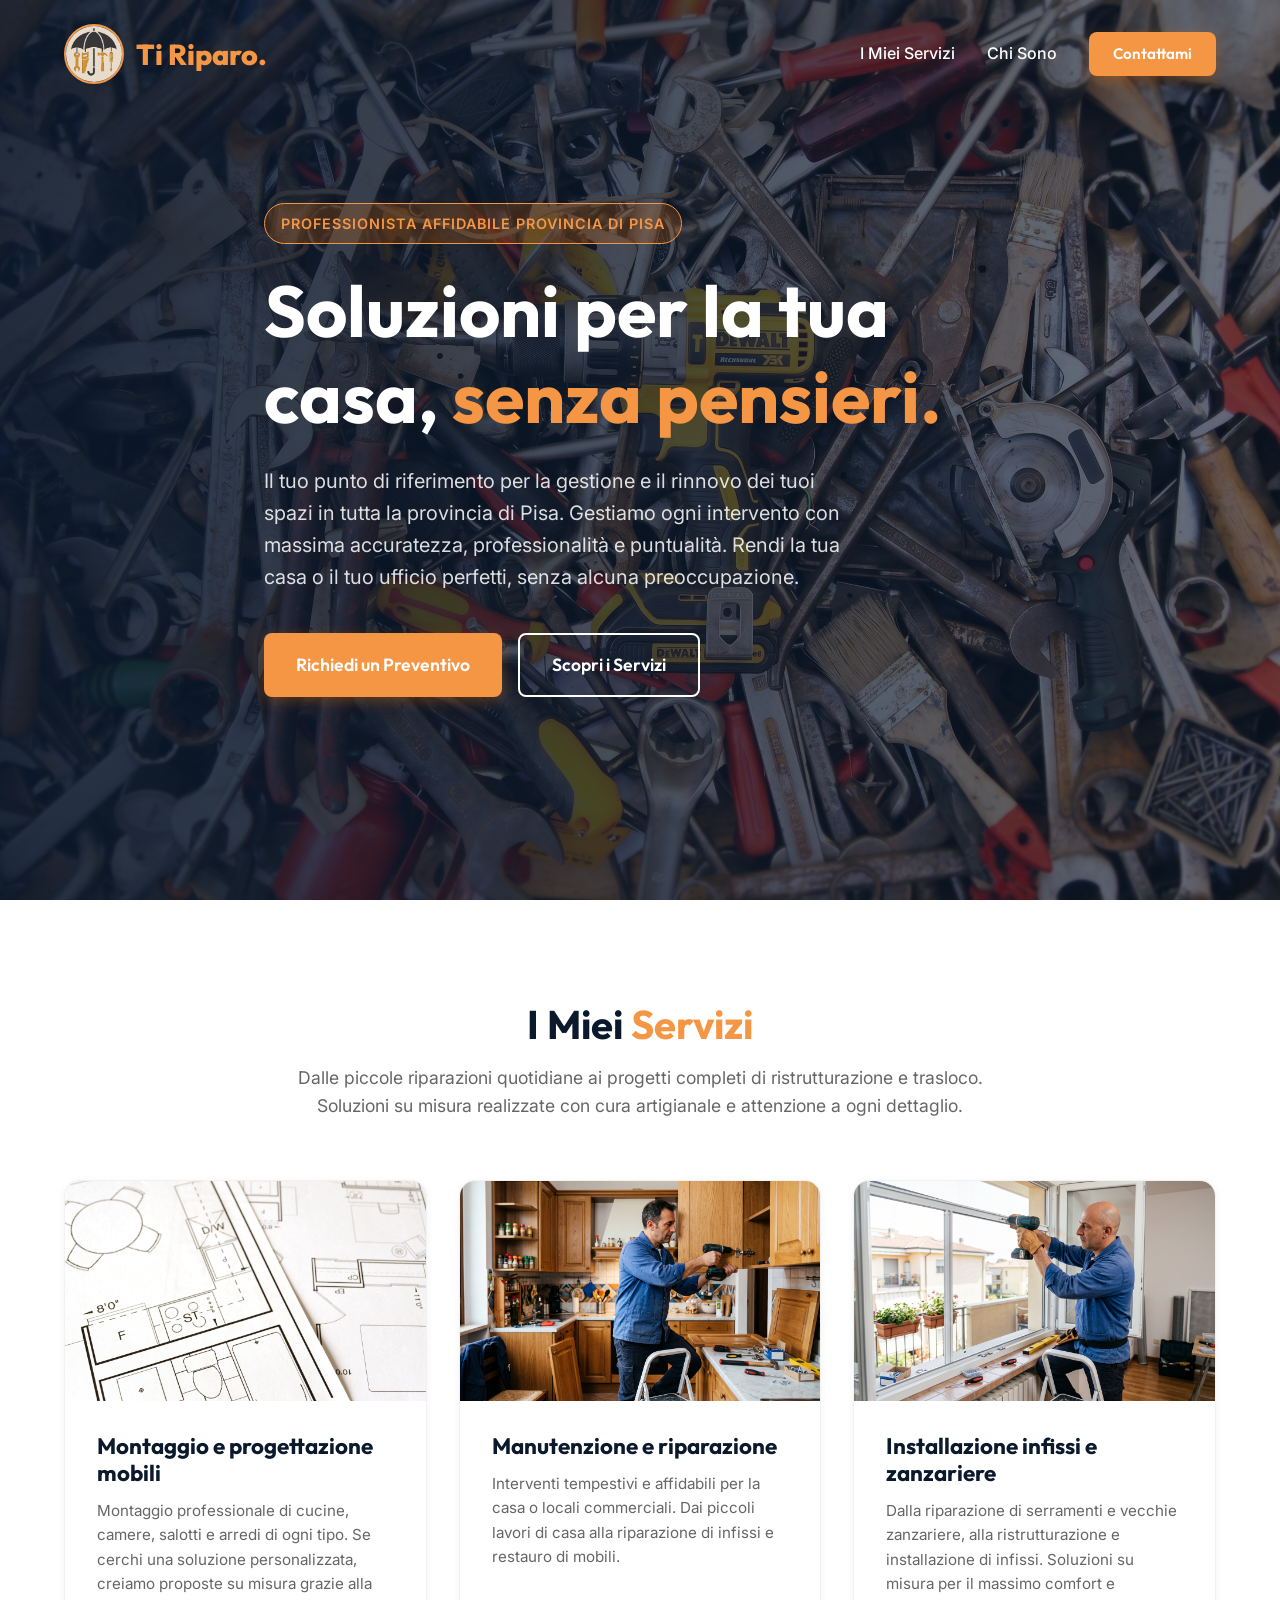
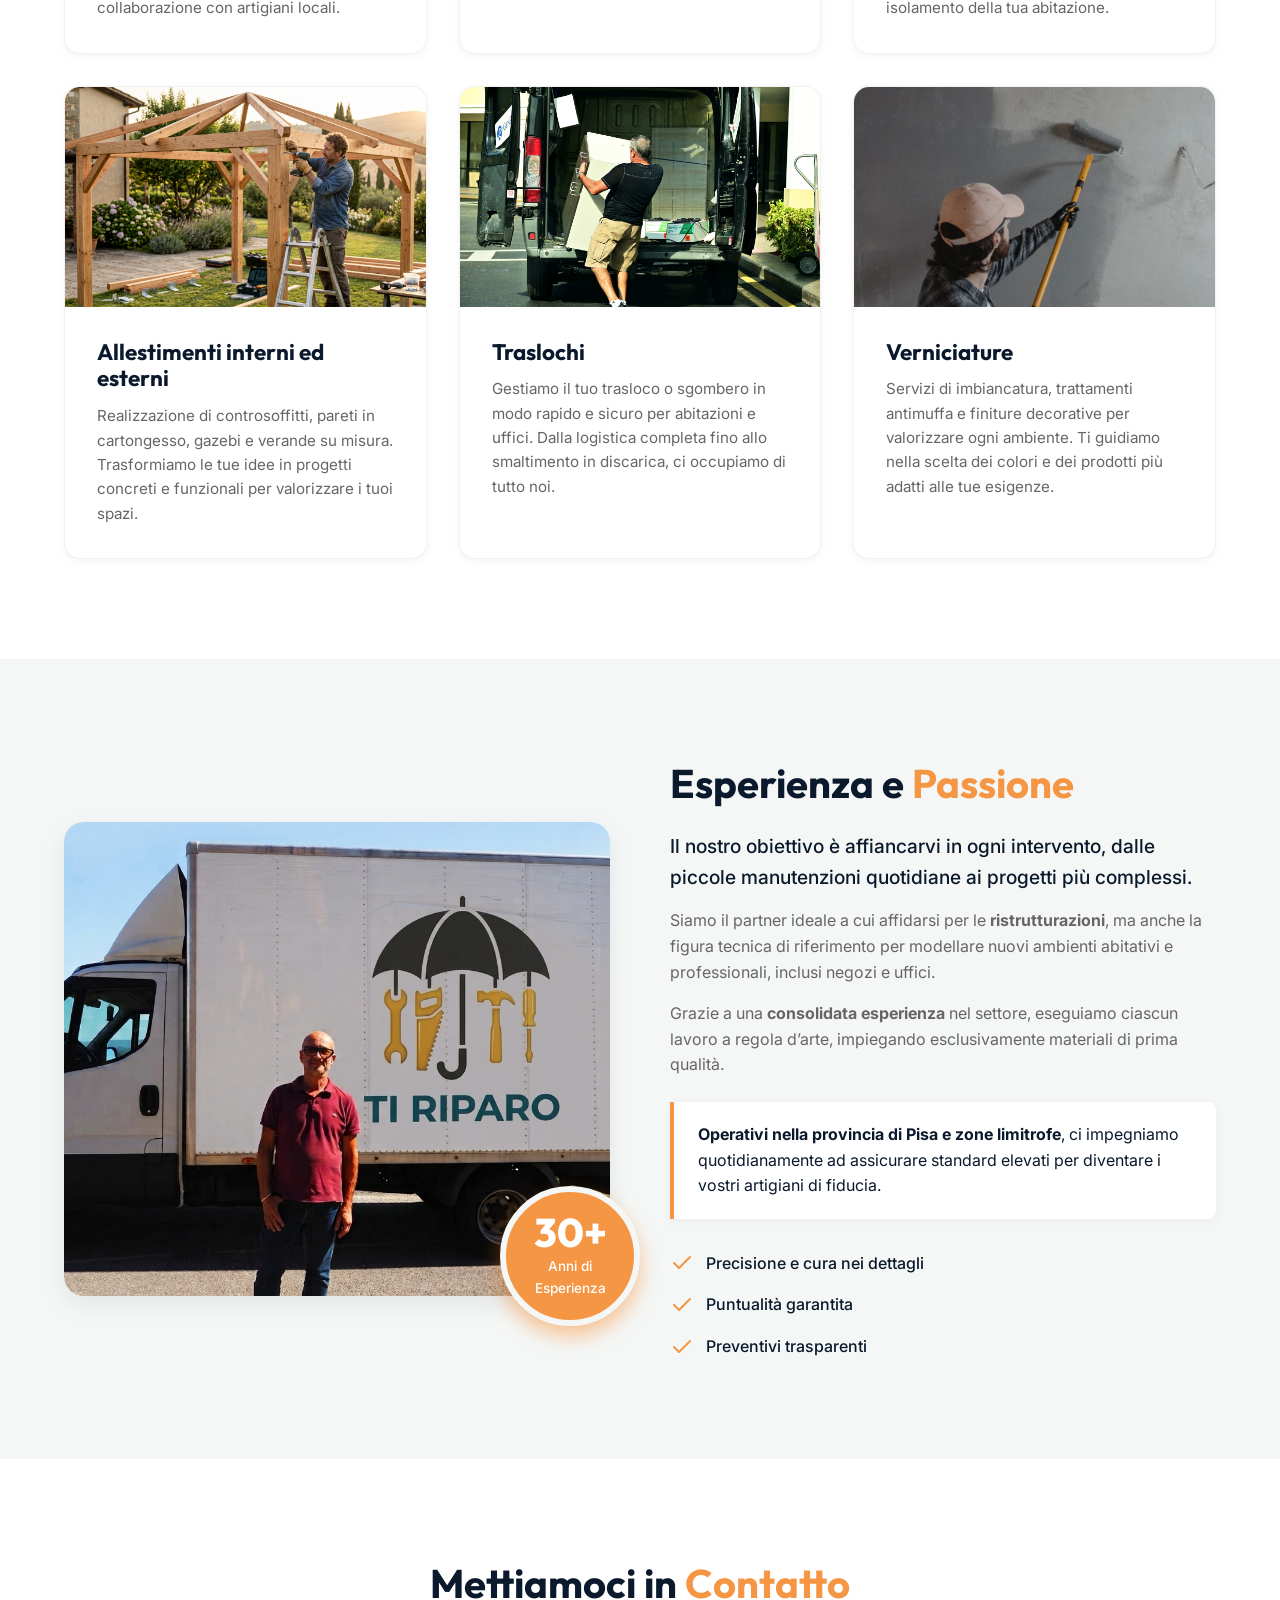
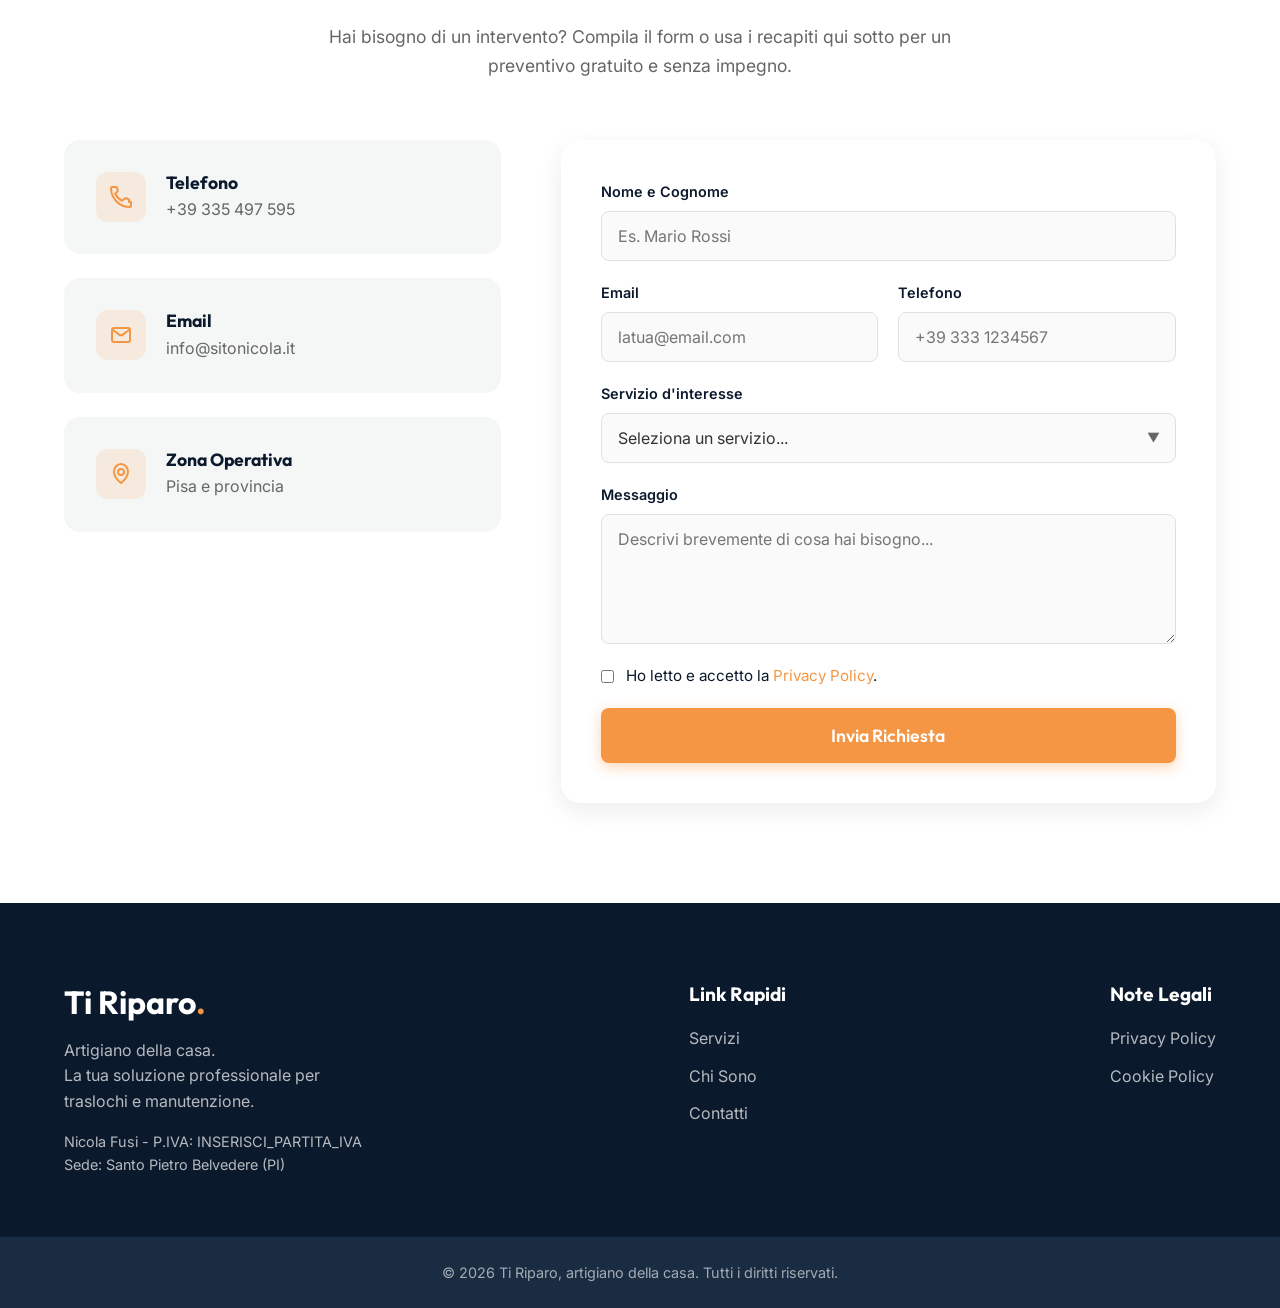
==== index.html @ 1521992b "Primo commit: importazione intero progetto" ====
<!DOCTYPE html>
<html lang="it">
<head>
    <meta charset="UTF-8">
    <meta name="viewport" content="width=device-width, initial-scale=1.0">
    <!-- SEO Meta Tags -->
    <title>Ti Riparo - Artigiano della casa a Pisa</title>
    <meta name="description" content="Servizi professionali di traslochi, verniciature, manutenzione infissi, montaggio mobili e lavori di manutenzione generale a Pisa e provincia. Affidabilità e precisione al tuo servizio.">
    <meta name="keywords" content="traslochi pisa, verniciature pisa, manutenzione infissi pisa, montaggio mobili pisa, tuttofare pisa e provincia, lavori in casa, riparazioni">
    <meta name="author" content="Ti Riparo">
    
    <!-- Open Graph (Per condivisioni social) -->
    <meta property="og:title" content="Ti Riparo - Artigiano della casa">
    <meta property="og:description" content="Specialista in traslochi, montaggio mobili, verniciature e manutenzione.">
    <meta property="og:type" content="website">
    
    <!-- Google Fonts -->
    <link rel="preconnect" href="https://fonts.googleapis.com">
    <link rel="preconnect" href="https://fonts.gstatic.com" crossorigin>
    <link href="https://fonts.googleapis.com/css2?family=Inter:wght@300;400;500;600&family=Outfit:wght@400;600;700;800&display=swap" rel="stylesheet">
    
    <!-- CSS -->
    <link rel="stylesheet" href="style.css">
</head>
<body>

    <!-- Header & Nav -->
    <header class="navbar" id="navbar">
        <div class="container nav-container">
            <a href="#" class="logo">
                <img src="images/logo.png" alt="Logo Ti Riparo" class="logo-img">
                <span>Ti Riparo<span>.</span></span>
            </a>
            <nav class="nav-links">
                <a href="#servizi">I Miei Servizi</a>
                <a href="#chi-sono">Chi Sono</a>
                <a href="#contatti" class="btn btn-primary btn-small">Contattami</a>
            </nav>
            <button class="mobile-menu-btn" aria-label="Menu" id="mobile-menu-btn">
                <span></span>
                <span></span>
                <span></span>
            </button>
        </div>
    </header>

    <!-- Mobile Menu Overlay -->
    <div class="mobile-menu-overlay" id="mobile-menu">
        <nav class="mobile-nav-links">
            <a href="#servizi" class="mobile-link">I Miei Servizi</a>
            <a href="#chi-sono" class="mobile-link">Chi Sono</a>
            <a href="#contatti" class="btn btn-primary mobile-link">Contattami</a>
        </nav>
    </div>

    <!-- Hero Section -->
    <section class="hero">
        <div class="hero-overlay"></div>
        <div class="container hero-content">
            <span class="badge">Professionista Affidabile provincia di   Pisa</span>
            <h1>Soluzioni per la tua casa, <span class="highlight">senza pensieri.</span></h1>
            <p>Il tuo punto di riferimento per la gestione e il rinnovo dei tuoi spazi in tutta la provincia di Pisa. Gestiamo ogni intervento con massima accuratezza, professionalità e puntualità. Rendi la tua casa o il tuo ufficio perfetti, senza alcuna preoccupazione.</p>
            <div class="hero-buttons">
                <a href="#contatti" class="btn btn-primary btn-large">Richiedi un Preventivo</a>
                <a href="#servizi" class="btn btn-secondary btn-large">Scopri i Servizi</a>
            </div>
        </div>
    </section>

    <!-- Servizi Section -->
    <section id="servizi" class="services section">
        <div class="container">
            <div class="section-header text-center">
                <h2>I Miei <span class="highlight">Servizi</span></h2>
                <p>Dalle piccole riparazioni quotidiane ai progetti completi di ristrutturazione e trasloco. Soluzioni su misura realizzate con cura artigianale e attenzione a ogni dettaglio.</p>
            </div>
            
            <div class="services-grid">
                
                <!-- Card Servizio 3 -->
                <div class="service-card">
                    <div class="service-image">
                        <img src="images/progettazione.jpg" alt="Progettazione" loading="lazy">
                    </div>
                    <div class="service-content">
                        <h3>Montaggio e progettazione mobili</h3>
                        <p>Montaggio professionale di cucine, camere, salotti e arredi di ogni tipo. Se cerchi una soluzione personalizzata, creiamo proposte su misura grazie alla collaborazione con artigiani locali.</p>
                    </div>
                </div>


                <!-- Card Servizio 5 -->
                <div class="service-card">
                    <div class="service-image">
                        <img src="images/manutenzione.jpeg" alt="Manutenzione" loading="lazy">
                    </div>
                    <div class="service-content">
                        <h3>Manutenzione e riparazione</h3>
                        <p>Interventi tempestivi e affidabili per la casa o locali commerciali. Dai piccoli lavori di casa alla riparazione di infissi e restauro di mobili.</p>
                    </div>
                </div>


                <!-- Card Servizio 4 -->
                <div class="service-card">
                    <div class="service-image">
                        <img src="images/infissi.jpeg" alt="Infissi" loading="lazy">
                    </div>
                    <div class="service-content">
                        <h3>Installazione infissi e zanzariere</h3>
                        <p>Dalla riparazione di serramenti e vecchie zanzariere, alla ristrutturazione e installazione di infissi. Soluzioni su misura per il massimo comfort e isolamento della tua abitazione.</p>
                    </div>
                </div>


                <!-- Card Servizio 6 -->
                <div class="service-card">
                    <div class="service-image">
                        <img src="images/gazebo.jpeg" alt="Gazebo" loading="lazy">
                    </div>
                    <div class="service-content">
                        <h3>Allestimenti interni ed esterni</h3>
                        <p>Realizzazione di controsoffitti, pareti in cartongesso, gazebi e verande su misura. Trasformiamo le tue idee in progetti concreti e funzionali per valorizzare i tuoi spazi.</p>
                    </div>
                </div>


                <!-- Card Servizio 1 -->
                <div class="service-card">
                    <div class="service-image">
                        <img src="images/traslochi.jpg" alt="Traslochi" loading="lazy">
                    </div>
                    <div class="service-content">
                        <h3>Traslochi</h3>
                        <p>Gestiamo il tuo trasloco o sgombero in modo rapido e sicuro per abitazioni e uffici. Dalla logistica completa fino allo smaltimento in discarica, ci occupiamo di tutto noi.</p>
                    </div>
                </div>

                <!-- Card Servizio 2 -->
                <div class="service-card">
                    <div class="service-image">
                        <img src="images/verniciatura.jpg" alt="Verniciatura" loading="lazy">
                    </div>
                    <div class="service-content">
                        <h3>Verniciature</h3>
                        <p>Servizi di imbiancatura, trattamenti antimuffa e finiture decorative per valorizzare ogni ambiente. Ti guidiamo nella scelta dei colori e dei prodotti più adatti alle tue esigenze.</p>
                    </div>
                </div>

            </div>
        </div>
    </section>

    <!-- Chi Sono Section -->
    <section id="chi-sono" class="about section bg-light">
        <div class="container about-container">
            <div class="about-image-wrapper">
                <div class="about-image">
                    <img src="images/nicola.jpeg" alt="Ritratto Nicola" loading="lazy">
                </div>
                <div class="experience-badge">
                    <span class="number">30+</span>
                    <span class="text">Anni di<br>Esperienza</span>
                </div>
            </div>
            <div class="about-content">
                <h2>Esperienza e <span class="highlight">Passione</span></h2>
                <p class="lead">Il nostro obiettivo è affiancarvi in ogni intervento, dalle piccole manutenzioni quotidiane ai progetti più complessi.</p>
                
                <div class="about-text-content">
                    <p>Siamo il partner ideale a cui affidarsi per le <strong>ristrutturazioni</strong>, ma anche la figura tecnica di riferimento per modellare nuovi ambienti abitativi e professionali, inclusi negozi e uffici.</p>
                    <p>Grazie a una <strong>consolidata esperienza</strong> nel settore, eseguiamo ciascun lavoro a regola d’arte, impiegando esclusivamente materiali di prima qualità.</p>
                    <div class="about-highlight-box">
                        <p><strong>Operativi nella provincia di Pisa e zone limitrofe</strong>, ci impegniamo quotidianamente ad assicurare standard elevati per diventare i vostri artigiani di fiducia.</p>
                    </div>
                </div>

                <ul class="features-list">
                    <li>
                        <svg width="24" height="24" viewBox="0 0 24 24" fill="none" xmlns="http://www.w3.org/2000/svg"><path d="M20 6L9 17L4 12" stroke="var(--primary-color)" stroke-width="2" stroke-linecap="round" stroke-linejoin="round"/></svg>
                        Precisione e cura nei dettagli
                    </li>
                    <li>
                        <svg width="24" height="24" viewBox="0 0 24 24" fill="none" xmlns="http://www.w3.org/2000/svg"><path d="M20 6L9 17L4 12" stroke="var(--primary-color)" stroke-width="2" stroke-linecap="round" stroke-linejoin="round"/></svg>
                        Puntualità garantita
                    </li>
                    <li>
                        <svg width="24" height="24" viewBox="0 0 24 24" fill="none" xmlns="http://www.w3.org/2000/svg"><path d="M20 6L9 17L4 12" stroke="var(--primary-color)" stroke-width="2" stroke-linecap="round" stroke-linejoin="round"/></svg>
                        Preventivi trasparenti
                    </li>
                </ul>
            </div>
        </div>
    </section>

    <!-- Contatti Section -->
    <section id="contatti" class="contact section">
        <div class="container">
            <div class="section-header text-center">
                <h2>Mettiamoci in <span class="highlight">Contatto</span></h2>
                <p>Hai bisogno di un intervento? Compila il form o usa i recapiti qui sotto per un preventivo gratuito e senza impegno.</p>
            </div>

            <div class="contact-wrapper">
                
                <!-- Info Contatti -->
                <div class="contact-info">
                    <div class="info-card">
                        <div class="icon-box">
                            <svg width="24" height="24" viewBox="0 0 24 24" fill="none" xmlns="http://www.w3.org/2000/svg"><path d="M22 16.92V21C22 21.5523 21.5523 22 21 22C10.5066 22 2 13.4934 2 3C2 2.44772 2.44772 2 3 2H7.08C7.58156 2 8.01235 2.36442 8.07008 2.86178C8.16916 3.71439 8.38421 4.54228 8.7061 5.32115C8.86877 5.71457 8.77583 6.16666 8.46824 6.47424L6.15578 8.7867C7.62586 11.8384 10.1616 14.3741 13.2133 15.8442L15.5258 13.5318C15.8333 13.2242 16.2854 13.1312 16.6789 13.2939C17.4577 13.6158 18.2856 13.8308 19.1382 13.9299C19.6356 13.9877 20 14.4184 20 14.92V16.92H22Z" stroke="var(--primary-color)" stroke-width="2" stroke-linecap="round" stroke-linejoin="round"/></svg>
                        </div>
                        <div class="info-details">
                            <h4>Telefono</h4>
                            <p><a href="tel:+393330000000">+39 335 497 595</a></p>
                        </div>
                    </div>
                    
                    <div class="info-card">
                        <div class="icon-box">
                            <svg width="24" height="24" viewBox="0 0 24 24" fill="none" xmlns="http://www.w3.org/2000/svg"><path d="M4 7.00005L10.2 11.65C11.2667 12.45 12.7333 12.45 13.8 11.65L20 7" stroke="var(--primary-color)" stroke-width="2" stroke-linecap="round" stroke-linejoin="round"/><rect x="3" y="5" width="18" height="14" rx="2" stroke="var(--primary-color)" stroke-width="2" stroke-linecap="round"/></svg>
                        </div>
                        <div class="info-details">
                            <h4>Email</h4>
                            <p><a href="mailto:info@sitonicola.it">info@sitonicola.it</a></p>
                        </div>
                    </div>

                    <div class="info-card">
                        <div class="icon-box">
                            <svg width="24" height="24" viewBox="0 0 24 24" fill="none" xmlns="http://www.w3.org/2000/svg"><path d="M12 21C16.5 17.4 19 13.3137 19 9.5C19 5.35786 15.866 2 12 2C8.13401 2 5 5.35786 5 9.5C5 13.3137 7.5 17.4 12 21Z" stroke="var(--primary-color)" stroke-width="2" stroke-linecap="round" stroke-linejoin="round"/><circle cx="12" cy="10" r="3" stroke="var(--primary-color)" stroke-width="2" stroke-linecap="round" stroke-linejoin="round"/></svg>
                        </div>
                        <div class="info-details">
                            <h4>Zona Operativa</h4>
                            <p>Pisa e provincia</p>
                        </div>
                    </div>
                </div>

                <!-- Form Contatti -->
                <div class="contact-form-container">
                    <form class="contact-form" id="contactForm">
                        <div class="form-group">
                            <label for="name">Nome e Cognome</label>
                            <input type="text" id="name" name="name" placeholder="Es. Mario Rossi" required>
                        </div>
                        
                        <div class="form-row">
                            <div class="form-group half">
                                <label for="email">Email</label>
                                <input type="email" id="email" name="email" placeholder="latua@email.com" required>
                            </div>
                            <div class="form-group half">
                                <label for="phone">Telefono</label>
                                <input type="tel" id="phone" name="phone" placeholder="+39 333 1234567">
                            </div>
                        </div>

                        <div class="form-group">
                            <label for="service">Servizio d'interesse</label>
                            <div class="select-wrapper">
                                <select id="service" name="service">
                                    <option value="" disabled selected>Seleziona un servizio...</option>
                                    <option value="traslochi">Traslochi</option>
                                    <option value="verniciature">Verniciature</option>
                                    <option value="montaggio-progettazione">Montaggio e progettazione mobili</option>
                                    <option value="infissi-zanzariere">Installazione infissi e zanzariere</option>
                                    <option value="manutenzione-riparazione">Manutenzione e riparazione</option>
                                    <option value="allestimenti">Allestimenti interni ed esterni</option>
                                    <option value="altro">Altro</option>
                                </select>
                            </div>
                        </div>

                        <div class="form-group">
                            <label for="message">Messaggio</label>
                            <textarea id="message" name="message" rows="5" placeholder="Descrivi brevemente di cosa hai bisogno..." required></textarea>
                        </div>

                        <div class="form-group checkbox-group">
                            <label class="checkbox-label">
                                <input type="checkbox" id="privacy" name="privacy" required>
                                <span>Ho letto e accetto la <a href="privacy.html" target="_blank" style="color: var(--primary-color);">Privacy Policy</a>.</span>
                            </label>
                        </div>

                        <button type="submit" class="btn btn-primary btn-full">Invia Richiesta</button>
                    </form>
                </div>
            </div>
        </div>
    </section>

    <!-- Footer -->
    <footer class="footer">
        <div class="container footer-content">
            <div class="footer-brand">
                <h3>Ti Riparo<span>.</span></h3>
                <p>Artigiano della casa. <br>La tua soluzione professionale per traslochi e manutenzione.</p>
                <div class="company-info" style="margin-top: 16px; font-size: 0.9rem; color: rgba(255,255,255,0.6);">
                    <p>Nicola Fusi - P.IVA: INSERISCI_PARTITA_IVA</p>
                    <p>Sede: Santo Pietro Belvedere (PI)</p>
                </div>
            </div>
            <div class="footer-links">
                <h4>Link Rapidi</h4>
                <ul>
                    <li><a href="#servizi">Servizi</a></li>
                    <li><a href="#chi-sono">Chi Sono</a></li>
                    <li><a href="#contatti">Contatti</a></li>
                </ul>
            </div>
            <div class="footer-links">
                <h4>Note Legali</h4>
                <ul>
                    <li><a href="privacy.html">Privacy Policy</a></li>
                    <li><a href="cookie.html">Cookie Policy</a></li>
                </ul>
            </div>
        </div>
        <div class="footer-bottom">
            <div class="container">
                <p>&copy; 2026 Ti Riparo, artigiano della casa. Tutti i diritti riservati.</p>
            </div>
        </div>
    </footer>

    <!-- Script JavaScript -->
    <script src="script.js"></script>
</body>
</html>
---- style.css ----
/* ==========================================================================
   Variabili CSS
   ========================================================================== */
:root {
    /* Palette Colori Premium */
    --primary-color: #F59645; /* Accento arancione/oro */
    --primary-hover: #E06700;
    --secondary-color: #0B192C; /* Blu scuro professionale */
    --secondary-light: #1A2C42;
    --text-color: #333333;
    --text-light: #666666;
    --bg-light: #F4F7F6;
    --white: #FFFFFF;
    
    /* Ombre e Effetti */
    --shadow-sm: 0 2px 8px rgba(0,0,0,0.05);
    --shadow-md: 0 8px 24px rgba(11, 25, 44, 0.08);
    --shadow-lg: 0 12px 32px rgba(11, 25, 44, 0.12);
    --transition: all 0.3s cubic-bezier(0.25, 0.8, 0.25, 1);
    
    /* Tipografia */
    --font-heading: 'Outfit', sans-serif;
    --font-body: 'Inter', sans-serif;
}

/* ==========================================================================
   Reset & Base
   ========================================================================== */
* {
    margin: 0;
    padding: 0;
    box-sizing: border-box;
}

html {
    scroll-behavior: smooth;
    scroll-padding-top: 80px; /* Spazio per navbar fissa */
}

body {
    font-family: var(--font-body);
    color: var(--text-color);
    background-color: var(--white);
    line-height: 1.6;
    overflow-x: hidden;
}

h1, h2, h3, h4, h5, h6 {
    font-family: var(--font-heading);
    color: var(--secondary-color);
    line-height: 1.2;
}

a {
    text-decoration: none;
    color: inherit;
    transition: var(--transition);
}

ul {
    list-style: none;
}

img {
    max-width: 100%;
    height: auto;
    display: block;
}

.container {
    width: 100%;
    max-width: 1200px;
    margin: 0 auto;
    padding: 0 24px;
}

.section {
    padding: 100px 0;
}

.bg-light {
    background-color: var(--bg-light);
}

.highlight {
    color: var(--primary-color);
}

.text-center {
    text-align: center;
}

/* ==========================================================================
   Bottoni
   ========================================================================== */
.btn {
    display: inline-flex;
    align-items: center;
    justify-content: center;
    font-family: var(--font-heading);
    font-weight: 600;
    border-radius: 8px;
    cursor: pointer;
    transition: var(--transition);
    border: none;
    outline: none;
}

.btn-primary {
    background-color: var(--primary-color);
    color: var(--white);
    box-shadow: 0 4px 14px rgba(249, 115, 0, 0.3);
}

.btn-primary:hover {
    background-color: var(--primary-hover);
    transform: translateY(-2px);
    box-shadow: 0 6px 20px rgba(249, 115, 0, 0.4);
}

.btn-secondary {
    background-color: transparent;
    color: var(--white);
    border: 2px solid var(--white);
}

.btn-secondary:hover {
    background-color: var(--white);
    color: var(--secondary-color);
    transform: translateY(-2px);
}

.btn-small {
    padding: 10px 24px;
    font-size: 0.95rem;
}

.btn-large {
    padding: 16px 32px;
    font-size: 1.1rem;
}

.btn-full {
    width: 100%;
    padding: 16px;
    font-size: 1.1rem;
}

/* ==========================================================================
   Navbar
   ========================================================================== */
.navbar {
    position: fixed;
    top: 0;
    left: 0;
    width: 100%;
    z-index: 1000;
    transition: var(--transition);
    background-color: transparent;
    padding: 24px 0;
}

.navbar.scrolled {
    background-color: rgba(255, 255, 255, 0.95);
    backdrop-filter: blur(10px);
    box-shadow: var(--shadow-sm);
    padding: 16px 0;
}

.navbar.scrolled .logo,
.navbar.scrolled .nav-links a:not(.btn) {
    color: var(--secondary-color);
}

.navbar.scrolled .mobile-menu-btn span {
    background-color: var(--secondary-color);
}

.nav-container {
    display: flex;
    justify-content: space-between;
    align-items: center;
}

.logo {
    display: flex;
    align-items: center;
    gap: 12px;
    font-family: var(--font-heading);
    font-size: 1.8rem;
    font-weight: 800;
    color: var(--white);
}

.logo-img {
    height: 60px;
    width: 60px;
    object-fit: cover;
    border-radius: 50%;
    border: 2px solid var(--primary-color);
    box-shadow: 0 2px 4px rgba(0,0,0,0.1);
}

.logo span {
    color: var(--primary-color);
}

.nav-links {
    display: flex;
    align-items: center;
    gap: 32px;
}

.nav-links a:not(.btn) {
    font-weight: 500;
    color: var(--white);
    font-size: 1rem;
    position: relative;
}

.nav-links a:not(.btn)::after {
    content: '';
    position: absolute;
    width: 0;
    height: 2px;
    bottom: -4px;
    left: 0;
    background-color: var(--primary-color);
    transition: var(--transition);
}

.nav-links a:not(.btn):hover::after {
    width: 100%;
}

/* Mobile Menu Button */
.mobile-menu-btn {
    display: none;
    flex-direction: column;
    justify-content: space-between;
    width: 30px;
    height: 21px;
    background: transparent;
    border: none;
    cursor: pointer;
    z-index: 1001;
}

.mobile-menu-btn span {
    display: block;
    width: 100%;
    height: 3px;
    background-color: var(--white);
    border-radius: 3px;
    transition: var(--transition);
}

/* Mobile Menu Overlay */
.mobile-menu-overlay {
    position: fixed;
    top: 0;
    left: 0;
    width: 100%;
    height: 100vh;
    background-color: var(--secondary-color);
    z-index: 999;
    display: flex;
    justify-content: center;
    align-items: center;
    opacity: 0;
    visibility: hidden;
    transition: var(--transition);
}

.mobile-menu-overlay.active {
    opacity: 1;
    visibility: visible;
}

.mobile-nav-links {
    display: flex;
    flex-direction: column;
    align-items: center;
    gap: 32px;
}

.mobile-nav-links a {
    color: var(--white);
    font-size: 1.5rem;
    font-family: var(--font-heading);
    font-weight: 600;
}

/* Menu Toggle Animazione */
.mobile-menu-btn.active span:nth-child(1) {
    transform: translateY(9px) rotate(45deg);
    background-color: var(--white);
}
.mobile-menu-btn.active span:nth-child(2) {
    opacity: 0;
}
.mobile-menu-btn.active span:nth-child(3) {
    transform: translateY(-9px) rotate(-45deg);
    background-color: var(--white);
}

/* ==========================================================================
   Hero Section
   ========================================================================== */
.hero {
    position: relative;
    height: 100vh;
    min-height: 600px;
    display: flex;
    align-items: center;
    background-image: url('images/hero.jpeg');
    background-size: cover;
    background-position: center;
    background-attachment: fixed;
}

.hero-overlay {
    position: absolute;
    top: 0;
    left: 0;
    width: 100%;
    height: 100%;
    background: linear-gradient(90deg, rgba(11,25,44,0.9) 0%, rgba(11,25,44,0.6) 100%);
    z-index: 1;
}

.hero-content {
    position: relative;
    z-index: 2;
    max-width: 800px;
    color: var(--white);
}

.badge {
    display: inline-block;
    padding: 8px 16px;
    background-color: rgba(249, 115, 0, 0.2);
    border: 1px solid var(--primary-color);
    color: var(--primary-color);
    border-radius: 50px;
    font-size: 0.9rem;
    font-weight: 600;
    margin-bottom: 24px;
    letter-spacing: 1px;
    text-transform: uppercase;
}

.hero-content h1 {
    font-size: 4.5rem;
    color: var(--white);
    margin-bottom: 24px;
}

.hero-content p {
    font-size: 1.25rem;
    color: rgba(255, 255, 255, 0.85);
    margin-bottom: 40px;
    max-width: 600px;
}

.hero-buttons {
    display: flex;
    gap: 16px;
}

/* ==========================================================================
   Servizi Section
   ========================================================================== */
.section-header {
    max-width: 700px;
    margin: 0 auto 60px;
}

.section-header h2 {
    font-size: 2.5rem;
    margin-bottom: 16px;
}

.section-header p {
    color: var(--text-light);
    font-size: 1.1rem;
}

.services-grid {
    display: grid;
    grid-template-columns: repeat(auto-fit, minmax(300px, 1fr));
    gap: 32px;
}

.service-card {
    background-color: var(--white);
    border-radius: 16px;
    overflow: hidden;
    box-shadow: var(--shadow-sm);
    transition: var(--transition);
    border: 1px solid rgba(0,0,0,0.05);
}

.service-card:hover {
    transform: translateY(-10px);
    box-shadow: var(--shadow-lg);
}

.service-image {
    height: 220px;
    overflow: hidden;
}

.service-image img {
    width: 100%;
    height: 100%;
    object-fit: cover;
    transition: transform 0.5s ease;
}

.service-card:hover .service-image img {
    transform: scale(1.05);
}

.service-content {
    padding: 32px;
}

.service-content h3 {
    font-size: 1.4rem;
    margin-bottom: 12px;
}

.service-content p {
    color: var(--text-light);
    font-size: 0.95rem;
}

/* ==========================================================================
   Chi Sono Section
   ========================================================================== */
.about-container {
    display: flex;
    align-items: center;
    gap: 60px;
}

.about-image-wrapper {
    flex: 1;
    position: relative;
}

.about-image {
    border-radius: 20px;
    overflow: hidden;
    box-shadow: var(--shadow-md);
}

.about-image img {
    width: 100%;
    height: 100%;
    object-fit: cover;
}

.experience-badge {
    position: absolute;
    bottom: -30px;
    right: -30px;
    background-color: var(--primary-color);
    color: var(--white);
    width: 140px;
    height: 140px;
    border-radius: 50%;
    display: flex;
    flex-direction: column;
    justify-content: center;
    align-items: center;
    box-shadow: 0 10px 20px rgba(249, 115, 0, 0.4);
    border: 6px solid var(--bg-light);
}

.experience-badge .number {
    font-family: var(--font-heading);
    font-size: 2.5rem;
    font-weight: 800;
    line-height: 1;
}

.experience-badge .text {
    font-size: 0.85rem;
    font-weight: 500;
    text-align: center;
    margin-top: 4px;
}

.about-content {
    flex: 1;
}

.about-content h2 {
    font-size: 2.5rem;
    margin-bottom: 24px;
}

.about-content .lead {
    font-size: 1.2rem;
    color: var(--secondary-color);
    font-weight: 500;
    margin-bottom: 16px;
}

.about-content p {
    color: var(--text-light);
    margin-bottom: 32px;
}

.about-text-content {
    display: flex;
    flex-direction: column;
    gap: 16px;
    margin-bottom: 32px;
}

.about-text-content p {
    margin-bottom: 0;
}

.about-highlight-box {
    background-color: var(--white);
    padding: 20px 24px;
    border-left: 4px solid var(--primary-color);
    border-radius: 0 8px 8px 0;
    box-shadow: var(--shadow-sm);
    margin-top: 8px;
}

.about-highlight-box p {
    color: var(--secondary-color);
}

.features-list {
    display: flex;
    flex-direction: column;
    gap: 16px;
}

.features-list li {
    display: flex;
    align-items: center;
    gap: 12px;
    font-weight: 500;
    color: var(--secondary-color);
}

/* ==========================================================================
   Contatti Section
   ========================================================================== */
.contact-wrapper {
    display: grid;
    grid-template-columns: 1fr 1.5fr;
    gap: 60px;
}

.contact-info {
    display: flex;
    flex-direction: column;
    gap: 24px;
}

.info-card {
    display: flex;
    align-items: flex-start;
    gap: 20px;
    padding: 32px;
    background-color: var(--bg-light);
    border-radius: 16px;
    transition: var(--transition);
}

.info-card:hover {
    background-color: var(--white);
    box-shadow: var(--shadow-sm);
    transform: translateY(-5px);
}

.icon-box {
    width: 50px;
    height: 50px;
    background-color: rgba(249, 115, 0, 0.1);
    border-radius: 12px;
    display: flex;
    justify-content: center;
    align-items: center;
    flex-shrink: 0;
}

.info-details h4 {
    font-size: 1.1rem;
    margin-bottom: 4px;
}

.info-details p, .info-details a {
    color: var(--text-light);
    font-size: 1rem;
}

.info-details a:hover {
    color: var(--primary-color);
}

/* Form Styles */
.contact-form-container {
    background-color: var(--white);
    padding: 40px;
    border-radius: 20px;
    box-shadow: var(--shadow-md);
}

.contact-form {
    display: flex;
    flex-direction: column;
    gap: 20px;
}

.form-row {
    display: flex;
    gap: 20px;
}

.form-group {
    display: flex;
    flex-direction: column;
    gap: 8px;
    width: 100%;
}

.form-group.half {
    width: 50%;
}

.form-group label {
    font-size: 0.9rem;
    font-weight: 600;
    color: var(--secondary-color);
}

.form-group input,
.form-group select,
.form-group textarea {
    width: 100%;
    padding: 14px 16px;
    border: 1px solid #E0E0E0;
    border-radius: 8px;
    font-family: var(--font-body);
    font-size: 1rem;
    color: var(--text-color);
    background-color: #FAFAFA;
    transition: var(--transition);
}

.checkbox-group .checkbox-label {
    display: flex;
    align-items: center;
    gap: 12px;
    font-weight: 400;
    font-size: 0.95rem;
    cursor: pointer;
    margin-bottom: 0;
}

.checkbox-group input[type="checkbox"] {
    width: auto;
    accent-color: var(--primary-color);
    cursor: pointer;
}

.form-group input:focus,
.form-group select:focus,
.form-group textarea:focus {
    outline: none;
    border-color: var(--primary-color);
    background-color: var(--white);
    box-shadow: 0 0 0 4px rgba(249, 115, 0, 0.1);
}

.select-wrapper {
    position: relative;
}

.select-wrapper::after {
    content: '▼';
    font-size: 0.8rem;
    color: var(--text-light);
    position: absolute;
    right: 16px;
    top: 50%;
    transform: translateY(-50%);
    pointer-events: none;
}

.form-group select {
    appearance: none;
    cursor: pointer;
}

/* ==========================================================================
   Footer
   ========================================================================== */
.footer {
    background-color: var(--secondary-color);
    color: var(--white);
    padding-top: 80px;
}

.footer-content {
    display: flex;
    justify-content: space-between;
    align-items: flex-start;
    flex-wrap: wrap;
    gap: 40px;
    margin-bottom: 60px;
}

.footer-brand h3 {
    font-size: 2rem;
    color: var(--white);
    margin-bottom: 16px;
}

.footer-brand h3 span {
    color: var(--primary-color);
}

.footer-brand p {
    color: rgba(255,255,255,0.7);
    max-width: 300px;
}

.footer-links h4 {
    color: var(--white);
    font-size: 1.2rem;
    margin-bottom: 20px;
}

.footer-links ul {
    display: flex;
    flex-direction: column;
    gap: 12px;
}

.footer-links a {
    color: rgba(255,255,255,0.7);
}

.footer-links a:hover {
    color: var(--primary-color);
    padding-left: 5px;
}

.footer-bottom {
    background-color: var(--secondary-light);
    padding: 24px 0;
    text-align: center;
}

.footer-bottom p {
    color: rgba(255,255,255,0.6);
    font-size: 0.9rem;
}

/* ==========================================================================
   Media Queries (Responsive)
   ========================================================================== */
@media (max-width: 992px) {
    .hero-content h1 {
        font-size: 3.5rem;
    }
    
    .about-container {
        flex-direction: column;
    }
    
    .experience-badge {
        bottom: -20px;
        right: -20px;
        width: 120px;
        height: 120px;
    }
    
    .contact-wrapper {
        grid-template-columns: 1fr;
    }
}

@media (max-width: 768px) {
    .nav-links {
        display: none;
    }
    
    .mobile-menu-btn {
        display: flex;
    }

    .hero-content h1 {
        font-size: 2.8rem;
    }
    
    .hero-buttons {
        flex-direction: column;
    }
    
    .section {
        padding: 60px 0;
    }
    
    .section-header h2 {
        font-size: 2rem;
    }
    
    .form-row {
        flex-direction: column;
        gap: 20px;
    }
    
    .form-group.half {
        width: 100%;
    }
    
    .contact-form-container {
        padding: 24px;
    }
}
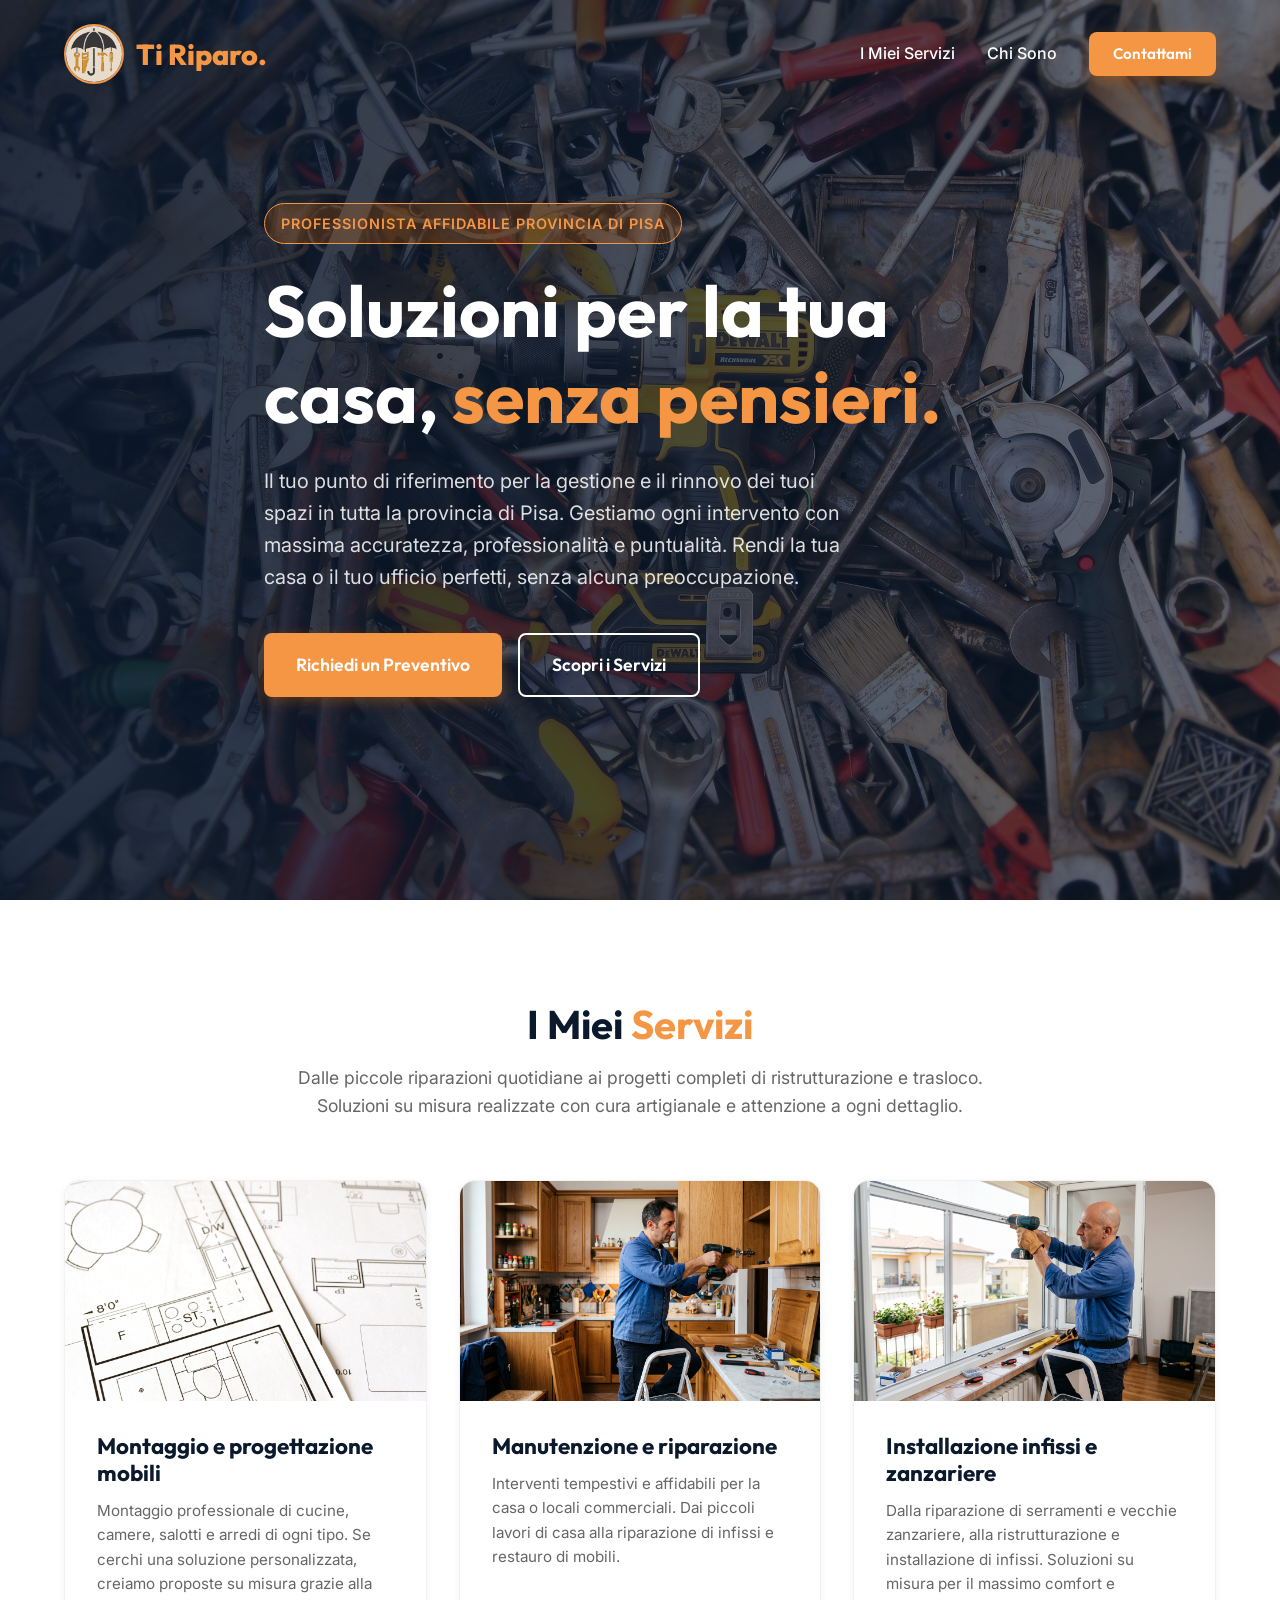
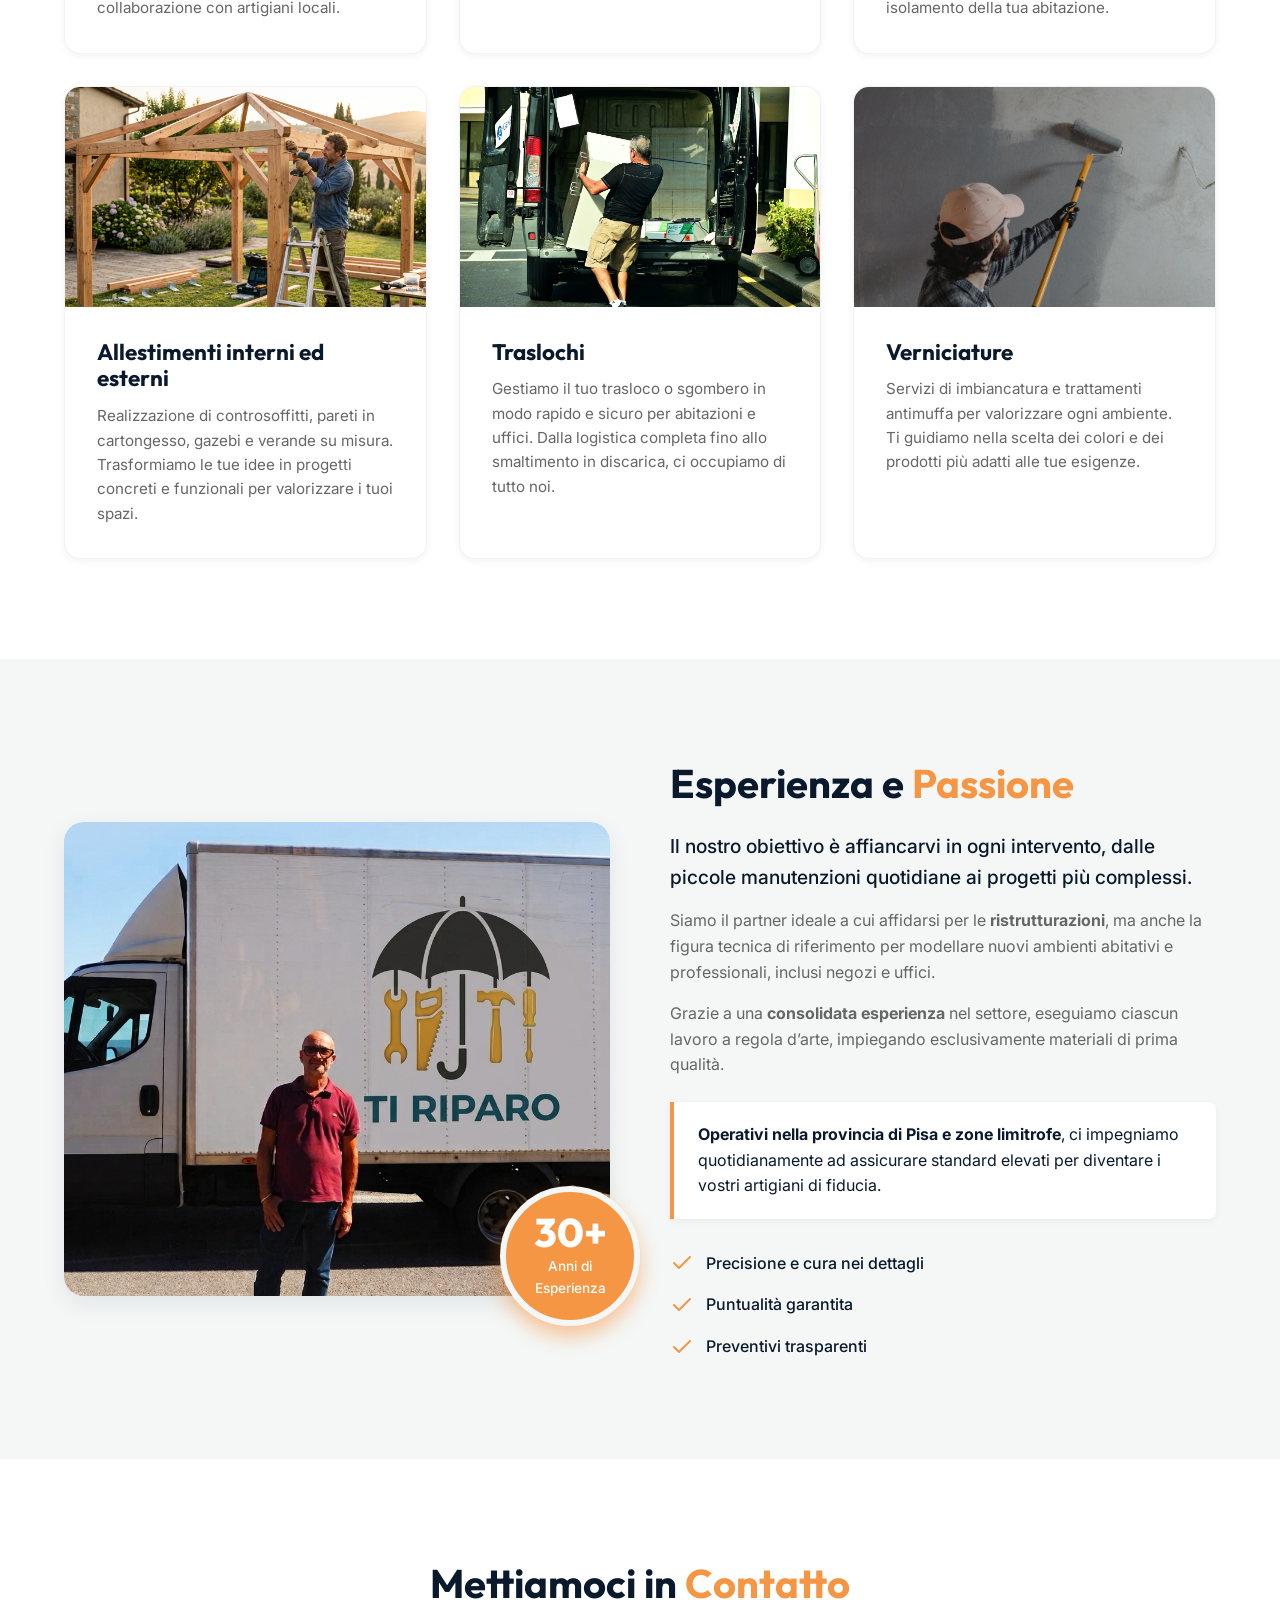
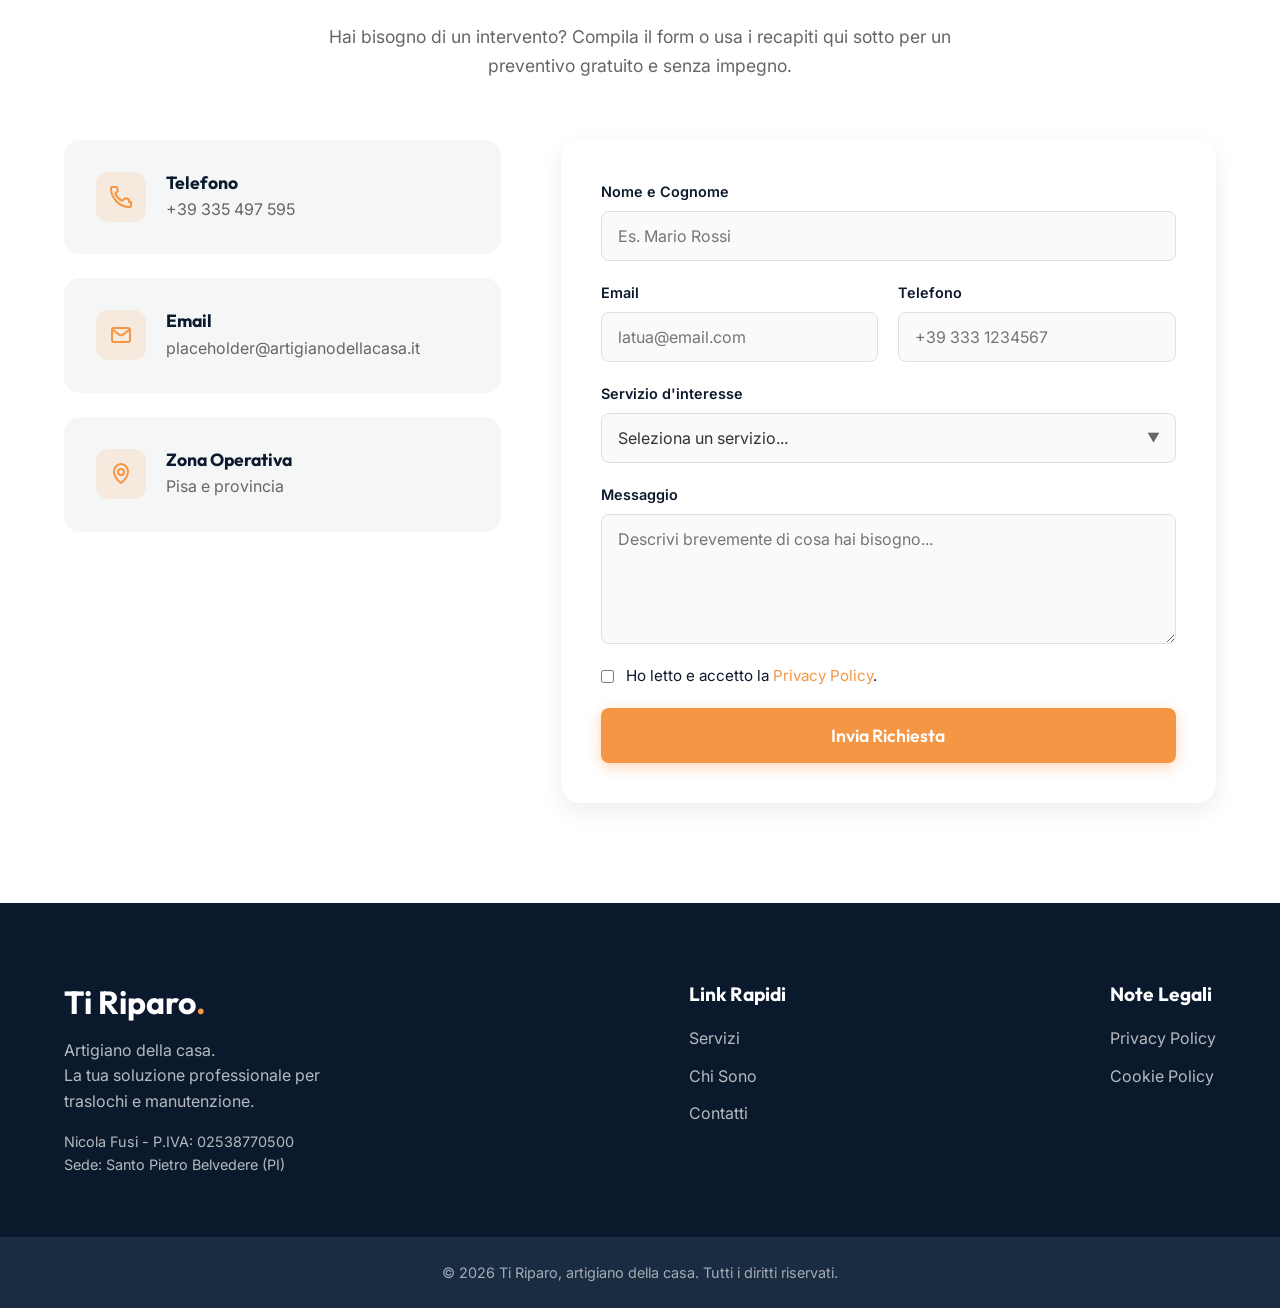
==== commit e3fd6b4d: "fix partita iva" ====
--- a/index.html
+++ b/index.html
@@ -143,7 +143,7 @@
                     </div>
                     <div class="service-content">
                         <h3>Verniciature</h3>
-                        <p>Servizi di imbiancatura, trattamenti antimuffa e finiture decorative per valorizzare ogni ambiente. Ti guidiamo nella scelta dei colori e dei prodotti più adatti alle tue esigenze.</p>
+                        <p>Servizi di imbiancatura e trattamenti antimuffa per valorizzare ogni ambiente. Ti guidiamo nella scelta dei colori e dei prodotti più adatti alle tue esigenze.</p>
                     </div>
                 </div>
 
@@ -211,7 +211,7 @@
                         </div>
                         <div class="info-details">
                             <h4>Telefono</h4>
-                            <p><a href="tel:+393330000000">+39 335 497 595</a></p>
+                            <p><a href="tel:+39335497595">+39 335 497 595</a></p>
                         </div>
                     </div>
                     
@@ -221,7 +221,7 @@
                         </div>
                         <div class="info-details">
                             <h4>Email</h4>
-                            <p><a href="mailto:info@sitonicola.it">info@sitonicola.it</a></p>
+                            <p><a href="mailto:placeholder@artigianodellacasa.it">placeholder@artigianodellacasa.it</a></p>
                         </div>
                     </div>
 
@@ -297,7 +297,7 @@
                 <h3>Ti Riparo<span>.</span></h3>
                 <p>Artigiano della casa. <br>La tua soluzione professionale per traslochi e manutenzione.</p>
                 <div class="company-info" style="margin-top: 16px; font-size: 0.9rem; color: rgba(255,255,255,0.6);">
-                    <p>Nicola Fusi - P.IVA: INSERISCI_PARTITA_IVA</p>
+                    <p>Nicola Fusi - P.IVA: 02538770500</p>
                     <p>Sede: Santo Pietro Belvedere (PI)</p>
                 </div>
             </div>
--- a/style.css
+++ b/style.css
@@ -801,6 +801,19 @@
         display: flex;
     }
 
+    .hero {
+        background-image: url('images/hero_mobile.jpg');
+        background-attachment: scroll;
+        background-position: center center;
+        height: auto;
+        min-height: 100vh;
+        padding-bottom: 80px;
+    }
+
+    .hero-content {
+        padding-top: 140px;
+    }
+
     .hero-content h1 {
         font-size: 2.8rem;
     }
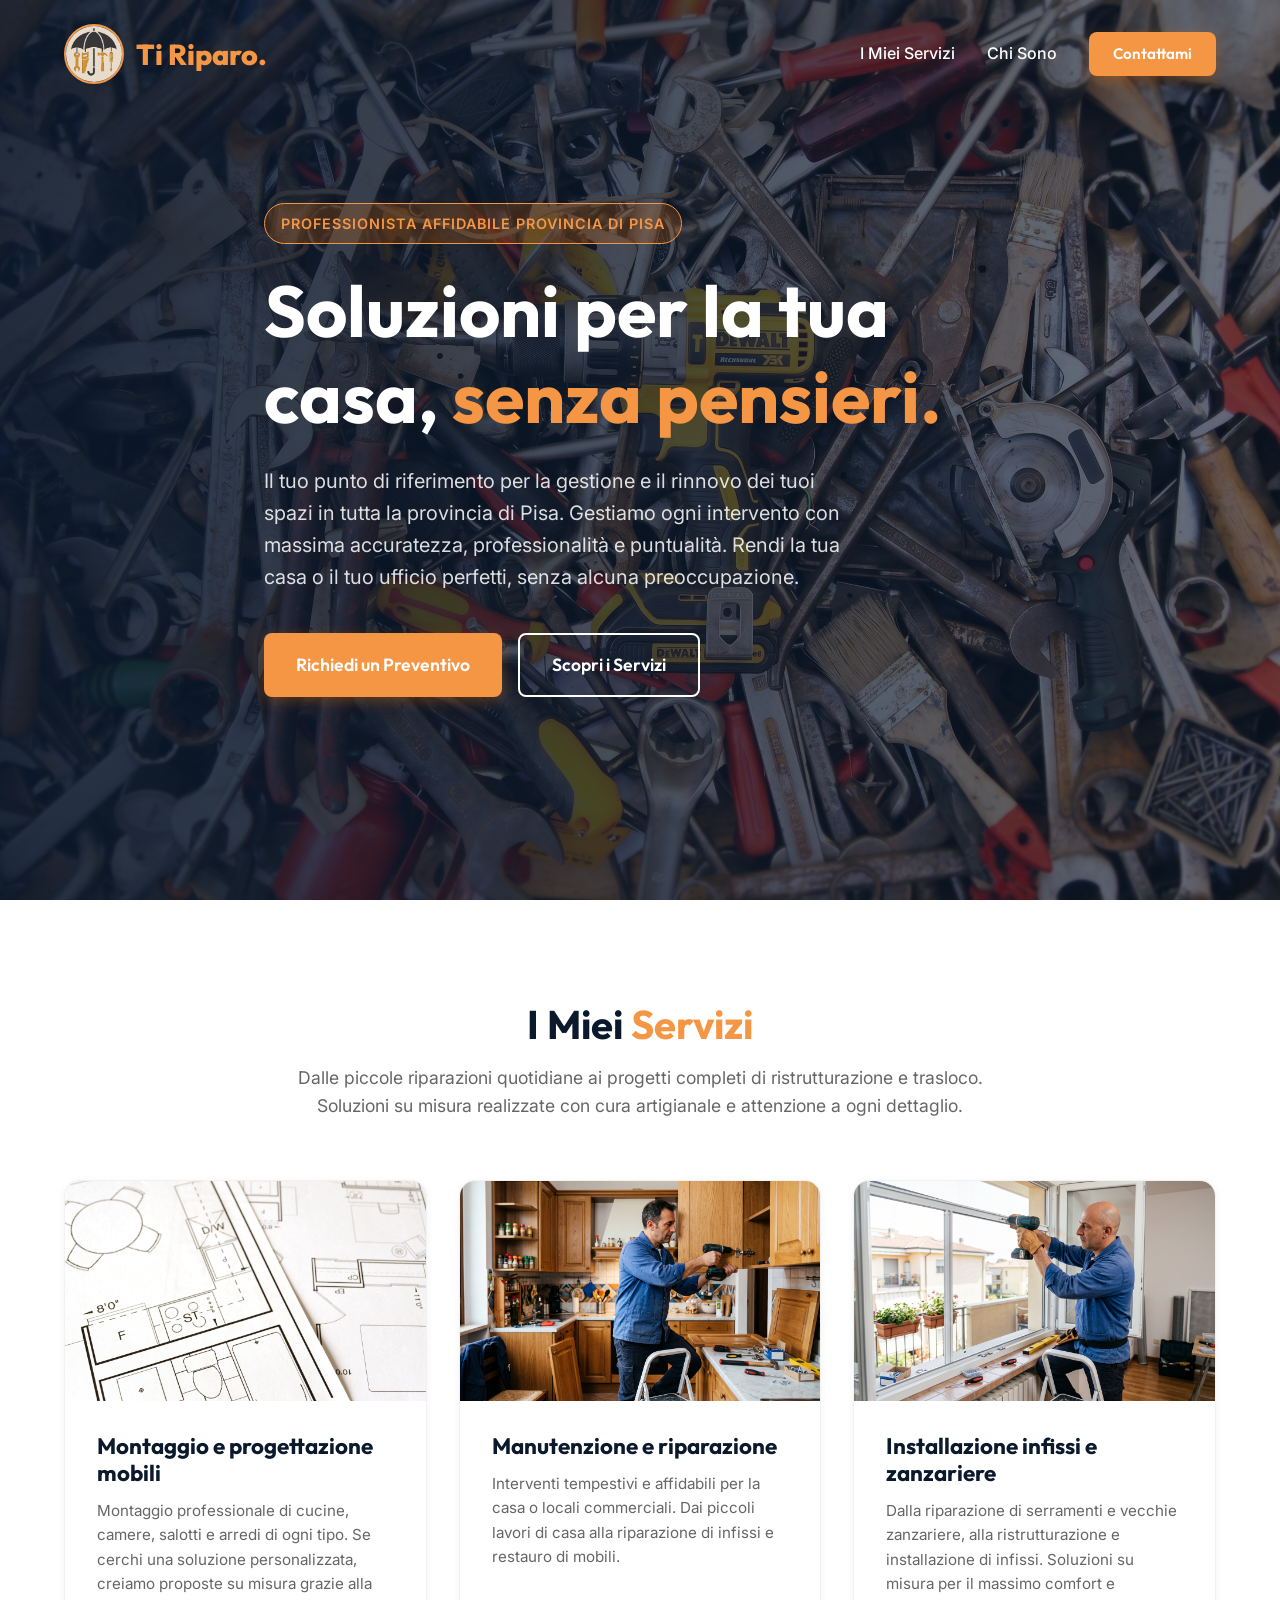
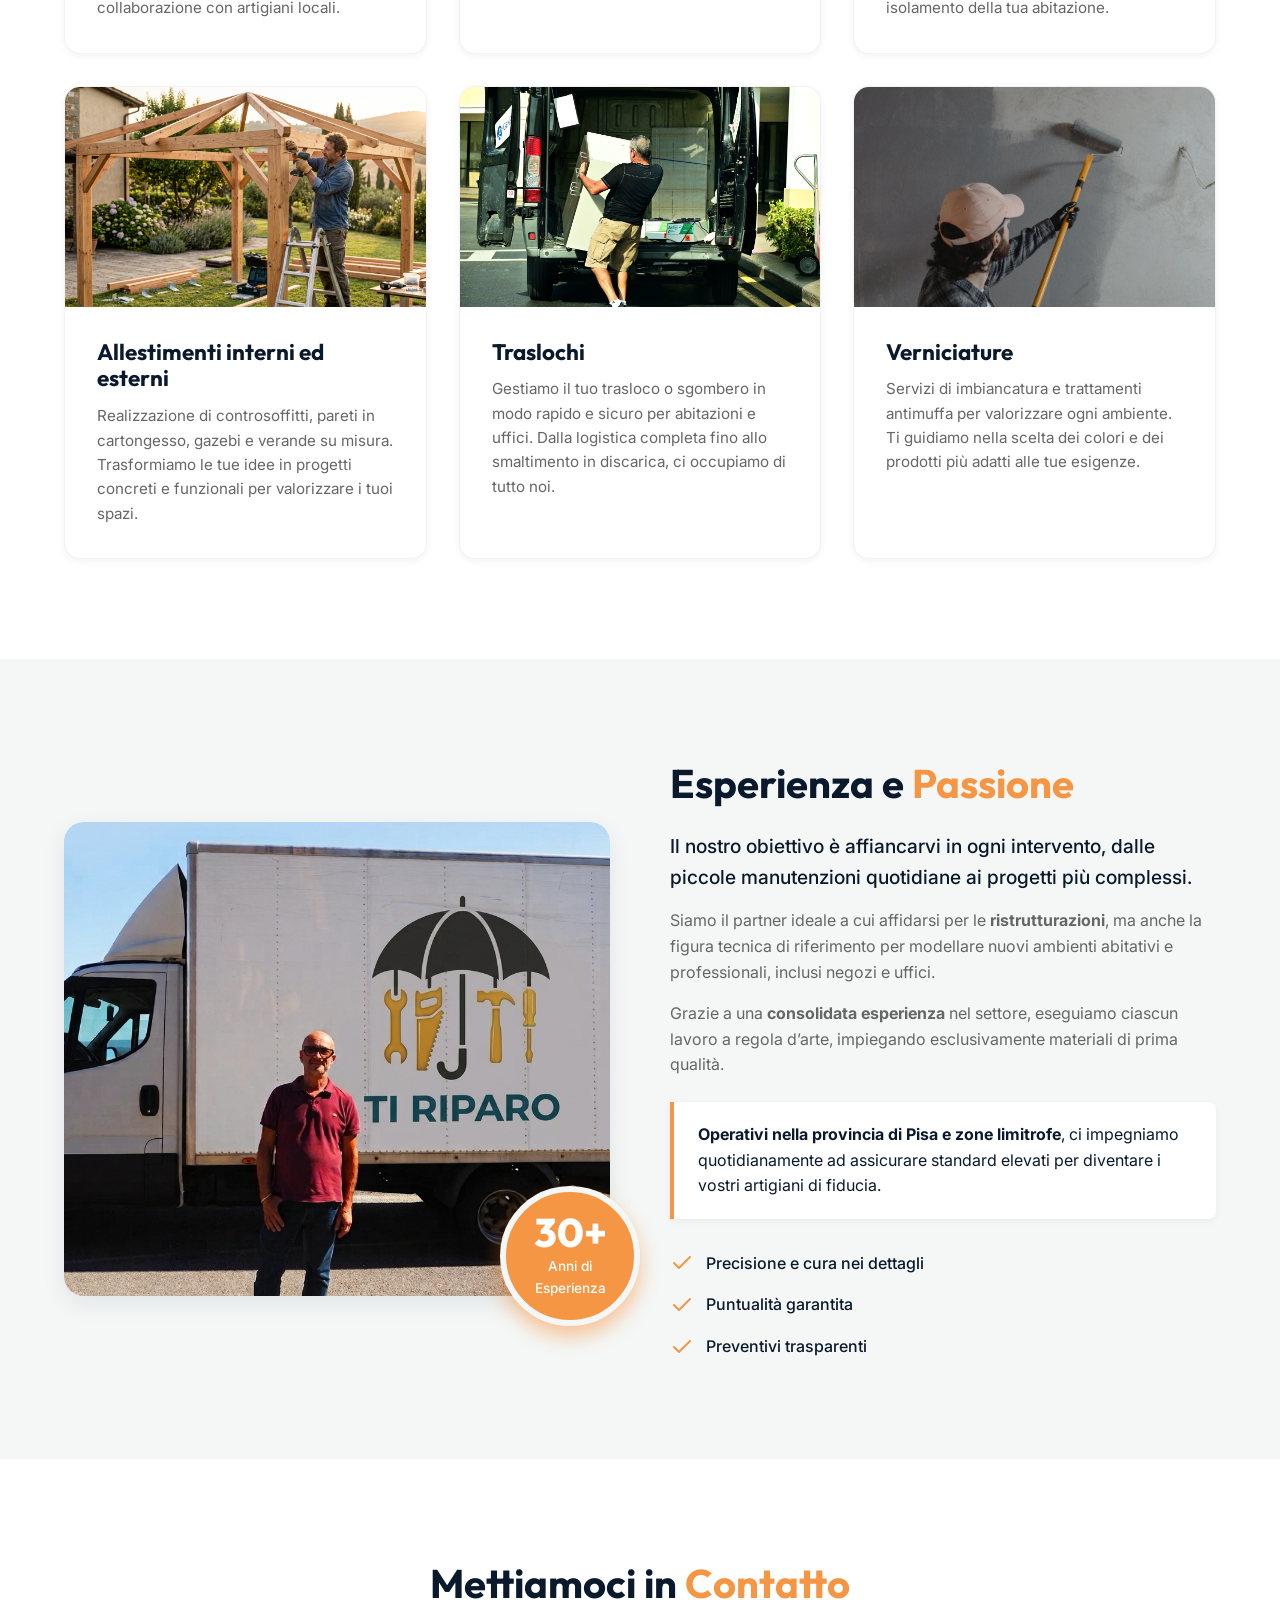
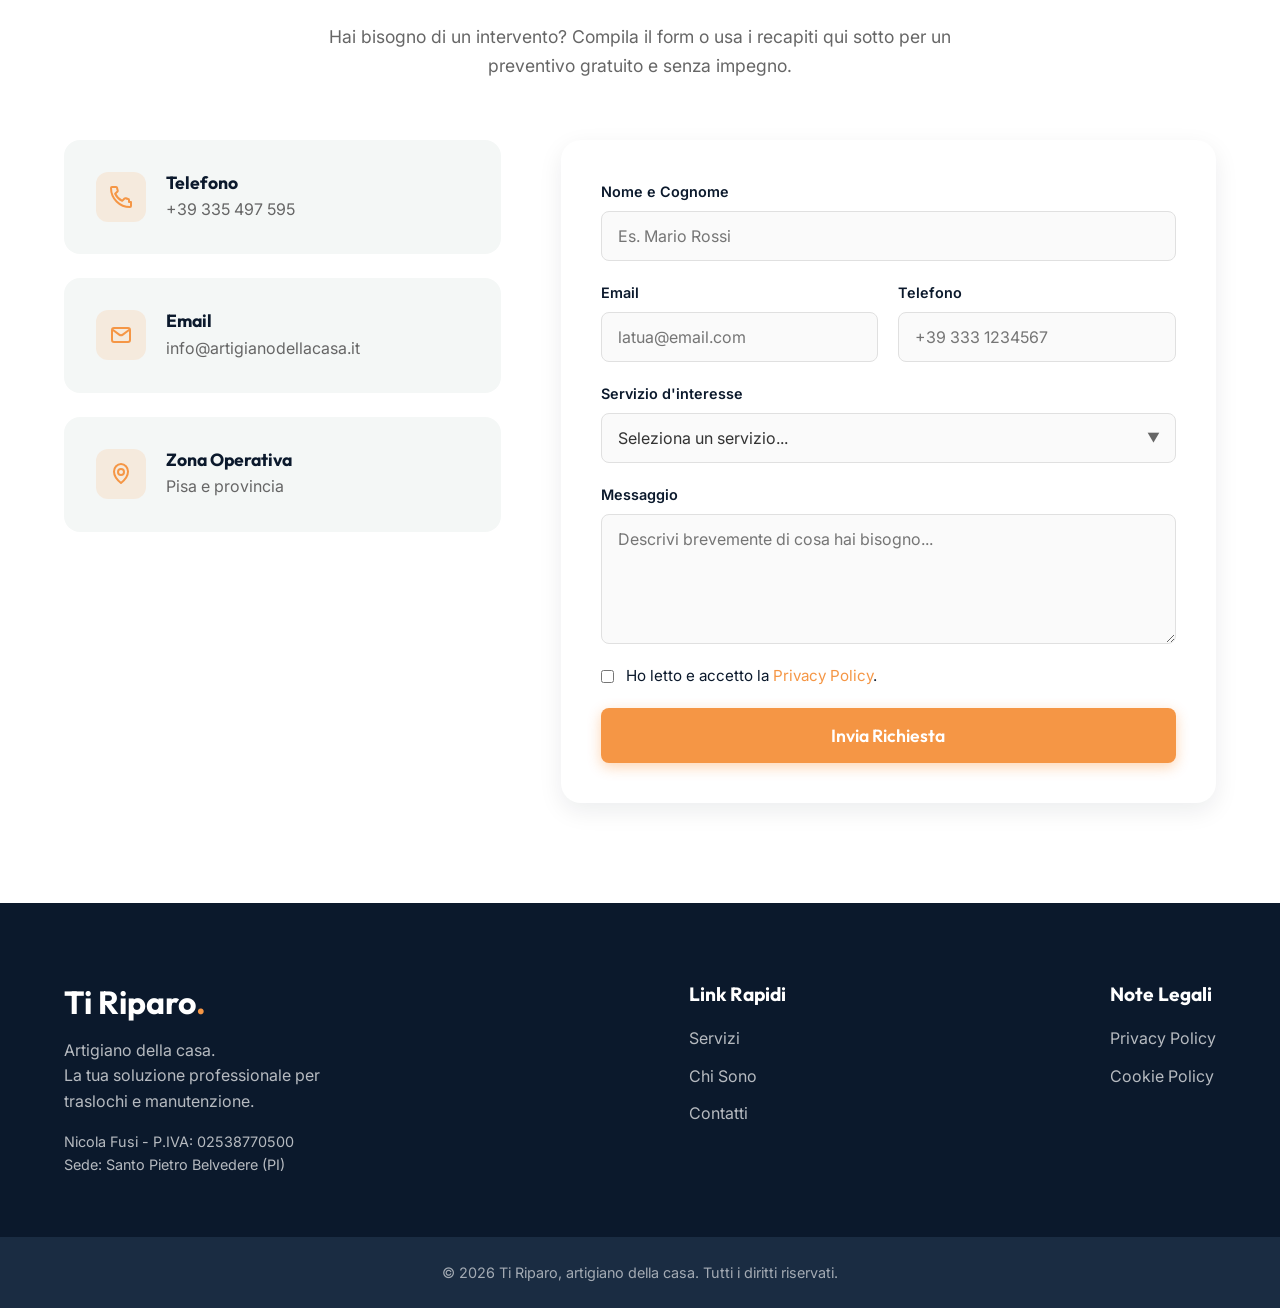
==== commit 2dcc6956: "fix bug" ====
--- a/index.html
+++ b/index.html
@@ -221,7 +221,7 @@
                         </div>
                         <div class="info-details">
                             <h4>Email</h4>
-                            <p><a href="mailto:placeholder@artigianodellacasa.it">placeholder@artigianodellacasa.it</a></p>
+                            <p><a href="mailto:info@artigianodellacasa.it">info@artigianodellacasa.it</a></p>
                         </div>
                     </div>
 
--- a/style.css
+++ b/style.css
@@ -602,6 +602,8 @@
 .info-details p, .info-details a {
     color: var(--text-light);
     font-size: 1rem;
+    word-break: break-word;
+    overflow-wrap: break-word;
 }
 
 .info-details a:hover {
@@ -801,6 +803,14 @@
         display: flex;
     }
 
+    .contact-form-container {
+        padding: 24px 20px;
+    }
+
+    .info-card {
+        padding: 24px 20px;
+    }
+
     .hero {
         background-image: url('images/hero_mobile.jpg');
         background-attachment: scroll;
